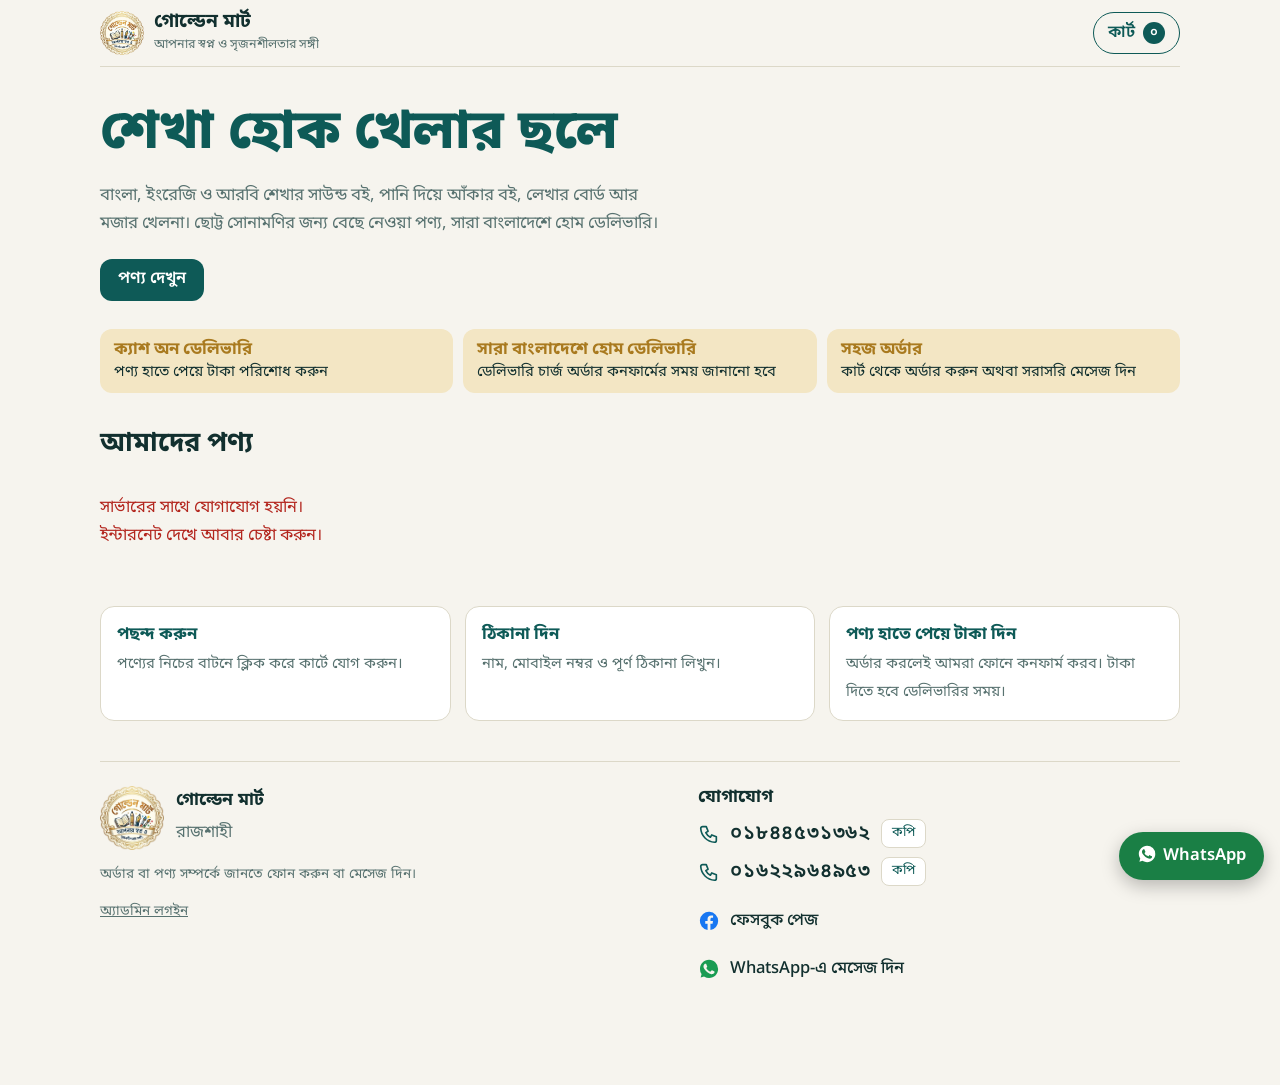
==== index.html @ 74edad92 "Add files via upload" ====
<!doctype html>
<html lang="bn">
<head>
<meta charset="utf-8">
<meta name="viewport" content="width=device-width,initial-scale=1,viewport-fit=cover">
<meta name="claude:viewport-fit-sides" content="cover">
<title>গোল্ডেন মার্ট</title>
<meta name="description" content="শিশুদের শেখার বই, আঁকার বোর্ড ও খেলনা। ক্যাশ অন ডেলিভারি, সারা বাংলাদেশে হোম ডেলিভারি।">
<link rel="icon" href="icon-192.png">
<link rel="apple-touch-icon" href="apple-touch-icon.png">
<link rel="manifest" href="manifest.webmanifest">
<meta name="theme-color" content="#0e5a57">
<meta name="mobile-web-app-capable" content="yes">
<meta name="apple-mobile-web-app-capable" content="yes">
<meta name="apple-mobile-web-app-title" content="Golden Mart">
<link rel="stylesheet" href="https://fonts.googleapis.com/css2?family=Noto+Sans+Bengali:wght@400;500;600;700;800&display=swap">
<link rel="stylesheet" href="theme.css">
<link rel="stylesheet" href="store.css">
</head>
<body class="store">
<div class="wrap">
  <div class="demo" id="demo" hidden></div>
  <div class="top">
    <div class="brand"><img src="logo.png" alt="লোগো" id="logo"><div><b id="shopName">গোল্ডেন মার্ট</b><small id="tagline"></small></div></div>
    <button class="cartbtn inst" id="installBtn" type="button" hidden>অ্যাপ ইনস্টল</button>
    <button class="cartbtn" id="topCart" type="button">কার্ট <i id="topCount">০</i></button>
  </div>

  <section class="hero">
    <div>
      <h1 id="heroTitle"></h1>
      <p id="heroText"></p>
      <a class="btn" href="#products">পণ্য দেখুন</a>
    </div>
    <div class="trio" id="trio" aria-hidden="true"></div>
  </section>

  <div class="strip" id="strip"></div>

  <section id="products">
    <div class="sec-h"><h2>আমাদের পণ্য</h2><span id="pcount"></span></div>
    <div class="grid" id="grid"><div class="skel"></div><div class="skel"></div><div class="skel"></div></div>
  </section>

  <ol class="how" aria-label="অর্ডার করার ধাপ">
    <li><b>পছন্দ করুন</b><span>পণ্যের নিচের বাটনে ক্লিক করে কার্টে যোগ করুন।</span></li>
    <li><b>ঠিকানা দিন</b><span>নাম, মোবাইল নম্বর ও পূর্ণ ঠিকানা লিখুন।</span></li>
    <li><b>পণ্য হাতে পেয়ে টাকা দিন</b><span>অর্ডার করলেই আমরা ফোনে কনফার্ম করব। টাকা দিতে হবে ডেলিভারির সময়।</span></li>
  </ol>

  <footer>
    <div>
      <div class="id"><img src="logo.png" alt=""><div><h3 id="fName"></h3><span style="color:var(--muted)" id="fAddr"></span></div></div>
      <p class="fine">অর্ডার বা পণ্য সম্পর্কে জানতে ফোন করুন বা মেসেজ দিন।</p>
      <p class="fine"><a href="admin.html" class="alink">অ্যাডমিন লগইন</a></p>
    </div>
    <div>
      <h3>যোগাযোগ</h3>
      <div id="phones"></div>
      <div class="clinks" id="links"></div>
    </div>
  </footer>
</div>

<a class="wafab" id="wafab" href="#" target="_blank" rel="noopener" hidden>WhatsApp</a>
<div class="bar" id="bar" hidden><button class="btn" id="barBtn" type="button"><span id="barText"></span><span>কার্ট দেখুন ›</span></button></div>

<div class="veil" id="veil" hidden>
  <div class="sheet" role="dialog" aria-modal="true" aria-labelledby="cartTitle">
    <header><h2 id="cartTitle">আপনার কার্ট</h2><button class="x" id="close" type="button" aria-label="বন্ধ করুন">✕</button></header>
    <div id="lines"></div>
    <form id="checkout" novalidate>
      <div class="areas" id="areas"></div>
      <div class="sum num" id="sum"></div>
      <div class="f">
        <label class="field" for="nm">আপনার নাম<input id="nm" autocomplete="name" maxlength="80"></label>
        <label class="field" for="ph">মোবাইল নম্বর<input id="ph" inputmode="tel" autocomplete="tel" placeholder="০১XXXXXXXXX"></label>
        <label class="field" for="ad">পূর্ণ ঠিকানা (জেলা ও থানাসহ)<textarea id="ad" rows="2" autocomplete="street-address" maxlength="300"></textarea></label>
        <label class="field" for="nt">অতিরিক্ত কিছু জানাতে চাইলে<input id="nt" maxlength="300"></label>
        <div class="hp" aria-hidden="true"><label>Website<input id="web" tabindex="-1" autocomplete="off"></label></div>
      </div>
      <div class="err" id="err" role="alert"></div>
      <div class="send"><button class="btn" id="place" type="submit">অর্ডার নিশ্চিত করুন (ক্যাশ অন ডেলিভারি)</button></div>
      <p class="note" style="margin-top:10px" id="codNote"></p>
    </form>
    <div id="done" class="done" hidden></div>
  </div>
</div>
<div class="toast" id="toast" hidden></div>

<script src="config.js"></script>
<script src="core.js"></script>
<script src="api.js"></script>
<script src="store.js"></script>
<script src="pwa.js"></script>
</body>
</html>
---- theme.css ----
/* গোল্ডেন মার্ট – শেয়ার্ড থিম (স্টোর ও অ্যাডমিন দুটোতেই) */
:root{
  --bg:#f6f4ee; --surface:#ffffff; --tile:#efede3; --ink:#12302f; --muted:#587270;
  --accent:#0e5a57; --on-accent:#ffffff; --gold:#a97a1f; --gold-soft:#f3e6c4; --line:#dcd8c8;
  --bad:#b3261e; --good:#1a7f45; --warn:#9a6a00; --warn-soft:#fbefc9; --bad-soft:#fbe3e0; --good-soft:#dff3e6;
  --display:'Noto Sans Bengali','Kalpurush','Nikosh','Vrinda','Shonar Bangla',sans-serif;
  --body:'Noto Sans Bengali','Kalpurush','Nikosh','Vrinda','Shonar Bangla',system-ui,sans-serif;
  color-scheme:light;
}
@media (prefers-color-scheme: dark){:root:not([data-theme="light"]){
  --bg:#0c1b1a; --surface:#142826; --tile:#e8ebe2; --ink:#eef1e8; --muted:#9bb3ae;
  --accent:#5fc4b8; --on-accent:#08201e; --gold:#e3b758; --gold-soft:#2f2a14; --line:#244340;
  --bad:#ff8a80; --good:#6fd39a; --warn:#f0c15a; --warn-soft:#3a3010; --bad-soft:#3b1b19; --good-soft:#12301f; color-scheme:dark}}
:root[data-theme="dark"]{
  --bg:#0c1b1a; --surface:#142826; --tile:#e8ebe2; --ink:#eef1e8; --muted:#9bb3ae;
  --accent:#5fc4b8; --on-accent:#08201e; --gold:#e3b758; --gold-soft:#2f2a14; --line:#244340;
  --bad:#ff8a80; --good:#6fd39a; --warn:#f0c15a; --warn-soft:#3a3010; --bad-soft:#3b1b19; --good-soft:#12301f; color-scheme:dark}

*{box-sizing:border-box}
html{-webkit-text-size-adjust:100%}
body{margin:0;background:var(--bg);color:var(--ink);font-family:var(--body);font-size:16.5px;line-height:1.7;-webkit-font-smoothing:antialiased}
h1,h2,h3{font-family:var(--display);line-height:1.4;margin:0;text-wrap:balance;font-weight:700}
button,input,textarea,select{font:inherit;color:inherit}
a{color:var(--accent)}
img{max-width:100%}
[hidden]{display:none!important}
:focus-visible{outline:3px solid var(--gold);outline-offset:2px;border-radius:6px}
.num{font-variant-numeric:tabular-nums}

.btn{display:inline-flex;align-items:center;justify-content:center;gap:8px;border:0;border-radius:12px;padding:10px 18px;
  background:var(--accent);color:var(--on-accent);font-weight:600;cursor:pointer;text-decoration:none;min-height:42px;line-height:1.2}
.btn.ghost{background:transparent;color:var(--accent);border:1.5px solid var(--accent)}
.btn.soft{background:var(--tile);color:#12302f}
.btn.wa{background:#1a7f45;color:#fff}
.btn.danger{background:var(--bad);color:#fff}
.btn.sm{min-height:34px;padding:5px 12px;font-size:.88rem;border-radius:10px}
.btn[disabled]{opacity:.55;cursor:not-allowed}

.field{display:grid;gap:3px;font-size:.88rem;font-weight:500;min-width:0}
.field input,.field textarea,.field select{border:1.5px solid var(--line);background:var(--surface);border-radius:10px;padding:9px 12px;width:100%;min-width:0;font-weight:400}
.field small{color:var(--muted);font-weight:400}
.err{color:var(--bad);font-size:.9rem;min-height:1.3em}

.veil{position:fixed;inset:0;z-index:100;background:rgba(5,20,18,.55);display:flex;align-items:flex-end;justify-content:center}
.sheet{background:var(--bg);color:var(--ink);width:100%;max-width:640px;max-height:92dvh;overflow:auto;border-radius:20px 20px 0 0;
  padding:18px 18px calc(22px + env(safe-area-inset-bottom,0px))}
.sheet.wide{max-width:860px}
.sheet>header{display:flex;justify-content:space-between;align-items:center;gap:10px;margin-bottom:12px}
.sheet h2{font-size:1.45rem}
.x{border:0;background:var(--tile);color:#12302f;width:38px;height:38px;border-radius:50%;font-size:1.1rem;cursor:pointer;flex:none}
@media (min-width:760px){.veil{align-items:center}.sheet{border-radius:20px}}

.toast{position:fixed;left:50%;transform:translateX(-50%);bottom:calc(90px + env(safe-area-inset-bottom,0px));z-index:200;
  background:var(--ink);color:var(--bg);padding:9px 16px;border-radius:999px;font-size:.9rem;max-width:90vw;text-align:center}
.badge{display:inline-block;border-radius:999px;padding:1px 10px;font-size:.78rem;font-weight:600;white-space:nowrap}
.b-new{background:var(--warn-soft);color:var(--warn)}
.b-confirmed{background:var(--tile);color:#12302f}
.b-shipped{background:#dbe8fb;color:#1b4a8a}
.b-delivered{background:var(--good-soft);color:var(--good)}
.b-cancelled{background:var(--bad-soft);color:var(--bad)}
@media (prefers-reduced-motion:no-preference){.btn{transition:transform .12s}.btn:active{transform:scale(.97)}}
---- store.css ----
/* স্টোরফ্রন্ট: স্টিকি ব্র্যান্ড বার, ছোট হিরো, কার্ড গ্রিড, বটম-শিট কার্ট */
body.store{padding-block:0 96px;padding-left:max(16px,env(safe-area-inset-left,0px));padding-right:max(16px,env(safe-area-inset-right,0px))}
body.store::before{content:"";position:fixed;inset:0 0 auto;height:env(safe-area-inset-top,0px);z-index:30;background:var(--bg)}
.wrap{max-width:1080px;margin:0 auto}

.demo{background:var(--warn-soft);color:var(--warn);border-radius:10px;padding:6px 12px;font-size:.85rem;margin:10px 0 0}
.top{position:sticky;top:env(safe-area-inset-top,0px);z-index:20;background:var(--bg);border-bottom:1px solid var(--line);
  display:flex;align-items:center;gap:12px;padding:10px 0}
.brand{display:flex;align-items:center;gap:10px;min-width:0;flex:1}
.brand img{width:44px;height:44px;flex:none}
.brand b{font-family:var(--display);font-size:1.2rem;font-weight:700;line-height:1.3;display:block}
.brand small{color:var(--muted);font-size:.78rem;display:block;white-space:nowrap;overflow:hidden;text-overflow:ellipsis}
.cartbtn{border:1.5px solid var(--accent);background:transparent;color:var(--accent);border-radius:999px;padding:6px 14px;
  font-weight:600;cursor:pointer;display:flex;gap:8px;align-items:center;white-space:nowrap}
.cartbtn i{font-style:normal;background:var(--accent);color:var(--on-accent);border-radius:999px;min-width:22px;height:22px;display:grid;place-items:center;font-size:.8rem;padding:0 6px}

.hero{display:grid;grid-template-columns:1.1fr .9fr;gap:24px;align-items:center;padding:32px 0 20px}
.hero h1{font-size:clamp(2.1rem,6vw,3.4rem);font-weight:800;color:var(--accent)}
.hero p{margin:12px 0 20px;max-width:34em;color:var(--muted);font-size:1.05rem}
.trio{display:flex;justify-content:center;align-items:flex-end;padding:8px 0}
.trio img{width:31%;aspect-ratio:3/4;object-fit:cover;border-radius:10px;border:3px solid var(--surface);box-shadow:0 8px 22px rgba(0,0,0,.18);background:var(--tile)}
.trio img:nth-child(1){transform:rotate(-6deg);margin-right:-4%}
.trio img:nth-child(2){transform:translateY(-12px);z-index:2}
.trio img:nth-child(3){transform:rotate(6deg);margin-left:-4%}
.strip{display:grid;grid-template-columns:repeat(3,1fr);gap:10px;margin:8px 0 32px}
.strip div{background:var(--gold-soft);border-radius:12px;padding:10px 14px;font-size:.92rem;line-height:1.4}
.strip b{display:block;font-family:var(--display);font-size:1.05rem;color:var(--gold)}

.sec-h{display:flex;align-items:baseline;justify-content:space-between;gap:12px;margin-bottom:14px}
.sec-h h2{font-size:1.7rem}
.sec-h span{color:var(--muted);font-size:.9rem}
.grid{display:grid;grid-template-columns:repeat(auto-fill,minmax(240px,1fr));gap:16px}
.card{background:var(--surface);border:1px solid var(--line);border-radius:16px;display:flex;flex-direction:column;overflow:hidden;min-width:0}
.card .pic{background:var(--tile);aspect-ratio:1/1;display:grid;place-items:center;padding:12px;position:relative}
.card .pic img{max-width:100%;max-height:100%;object-fit:contain;border-radius:6px}
.tag{position:absolute;top:10px;left:10px;background:var(--surface);color:var(--accent);font-size:.75rem;font-weight:600;border-radius:999px;padding:2px 10px;border:1px solid var(--line)}
.tag.out{left:auto;right:10px;color:var(--bad)}
.card .body{padding:14px 14px 16px;display:flex;flex-direction:column;gap:8px;flex:1;min-width:0}
.card h3{font-size:1.15rem;font-weight:700}
.card p{margin:0;color:var(--muted);font-size:.92rem;line-height:1.5}
.chips{display:flex;flex-wrap:wrap;gap:6px}
.chips span{font-size:.76rem;background:var(--tile);color:#33433f;border-radius:6px;padding:1px 8px}
.buy{margin-top:auto;display:flex;align-items:center;justify-content:space-between;gap:10px;padding-top:6px;flex-wrap:wrap}
.price{font-family:var(--display);font-weight:700;font-size:1.35rem}
.price.ask{font-family:var(--body);font-size:.85rem;font-weight:500;color:var(--muted)}
.add{border:0;background:var(--accent);color:var(--on-accent);border-radius:10px;padding:8px 16px;font-weight:600;cursor:pointer;min-height:40px}
.add[disabled]{opacity:.5;cursor:not-allowed}
.step{display:inline-flex;align-items:center;border:1.5px solid var(--accent);border-radius:10px;overflow:hidden}
.step button{border:0;background:transparent;color:var(--accent);width:38px;height:38px;font-size:1.25rem;cursor:pointer}
.step b{min-width:28px;text-align:center}
.skel{height:300px;border-radius:16px;background:linear-gradient(90deg,var(--tile),var(--surface),var(--tile));background-size:200% 100%;opacity:.6}
@media (prefers-reduced-motion:no-preference){.skel{animation:sk 1.2s linear infinite}@keyframes sk{to{background-position:-200% 0}}}

.how{margin:40px 0 0;padding:0;display:grid;grid-template-columns:repeat(3,1fr);gap:14px}
.how li{list-style:none;background:var(--surface);border:1px solid var(--line);border-radius:14px;padding:14px 16px}
.how b{font-family:var(--display);font-size:1.05rem;display:block;color:var(--accent)}
.how span{color:var(--muted);font-size:.92rem}
footer{margin-top:40px;border-top:1px solid var(--line);padding-top:24px;display:grid;grid-template-columns:1.2fr 1fr;gap:20px}
footer .id{display:flex;gap:12px;align-items:center}
footer .id img{width:64px;height:64px}
footer h3{font-size:1.1rem;margin-bottom:6px}
.ph{display:flex;align-items:center;gap:10px;flex-wrap:wrap;margin:4px 0}
.ph code{font-family:var(--body);font-size:1.25rem;font-weight:600;letter-spacing:.04em;user-select:all}
.copy{border:1px solid var(--line);background:var(--surface);border-radius:8px;padding:2px 10px;font-size:.82rem;cursor:pointer;color:var(--accent)}
.fine{color:var(--muted);font-size:.85rem;margin-top:14px}

.bar{position:fixed;left:0;right:0;bottom:0;z-index:25;padding:10px max(16px,env(safe-area-inset-left,0px)) calc(10px + env(safe-area-inset-bottom,0px));background:var(--bg);border-top:1px solid var(--line)}
.bar .btn{width:100%;max-width:1080px;margin:0 auto;display:flex;justify-content:space-between}
.wafab{position:fixed;right:max(16px,env(safe-area-inset-right,0px));bottom:calc(20px + env(safe-area-inset-bottom,0px));z-index:24;background:#1a7f45;color:#fff;
  border-radius:999px;padding:10px 18px;font-weight:600;text-decoration:none;box-shadow:0 6px 18px rgba(0,0,0,.25)}
.wafab.up{bottom:calc(84px + env(safe-area-inset-bottom,0px))}

.line{display:grid;grid-template-columns:52px 1fr auto;gap:10px;align-items:center;padding:10px 0;border-bottom:1px solid var(--line)}
.line img{width:52px;height:52px;object-fit:contain;background:var(--tile);border-radius:8px}
.line b{display:block;font-size:.95rem;line-height:1.3}
.line small{color:var(--muted)}
.sum{display:grid;gap:4px;padding:12px 0 2px}
.sum div{display:flex;justify-content:space-between}
.sum .t{font-weight:700;font-size:1.1rem}
.areas{display:grid;grid-template-columns:1fr 1fr;gap:8px;margin:10px 0}
.areas label{border:1.5px solid var(--line);border-radius:12px;padding:8px 10px;cursor:pointer;display:grid;gap:0;font-size:.9rem;background:var(--surface)}
.areas input{position:absolute;opacity:0}
.areas label:has(input:checked){border-color:var(--accent);background:var(--gold-soft)}
.areas label:has(input:focus-visible){outline:3px solid var(--gold)}
.areas small{color:var(--muted)}
.f{display:grid;gap:10px;margin-top:6px}
.hp{position:absolute;left:-9999px;width:1px;height:1px;overflow:hidden}
.done{text-align:center;padding:12px 0}
.done h2{color:var(--good);margin-bottom:6px}
.done .oid{display:inline-block;font-family:var(--display);font-size:1.5rem;font-weight:700;background:var(--gold-soft);color:var(--gold);padding:2px 16px;border-radius:12px;margin:8px 0;user-select:all}
.send{display:grid;gap:8px;margin-top:8px}
.note{color:var(--muted);font-size:.85rem;margin:2px 0 8px}

@media (max-width:720px){
  .hero{grid-template-columns:1fr;padding-top:20px}
  .strip,.how{grid-template-columns:1fr}
  footer{grid-template-columns:1fr}
  .grid{grid-template-columns:repeat(2,minmax(0,1fr));gap:10px}
  .card .body{padding:10px 10px 12px}
  .card h3{font-size:1rem}
  .card p{font-size:.84rem}
  .brand small{display:none}
}
@media (max-width:360px){.grid{grid-template-columns:1fr}}

.hero h1{font-weight:800;line-height:1.3}
.cartbtn.inst{border-color:var(--gold);color:var(--gold);font-size:.88rem;padding:6px 12px}
.clinks{display:grid;gap:8px;margin-top:12px}
.clink{display:flex;align-items:center;gap:10px;color:var(--ink);text-decoration:none;font-weight:500;min-height:40px}
.clink svg{width:22px;height:22px;flex:none}
.clink.fb svg{fill:#1877f2}.clink.wa svg{fill:#1a9c53}
.clink:hover span{text-decoration:underline}
.ph{gap:10px}
.ph svg{width:22px;height:22px;flex:none;stroke:var(--accent);fill:none;stroke-width:1.8;stroke-linecap:round;stroke-linejoin:round}
.alink{color:var(--muted)}
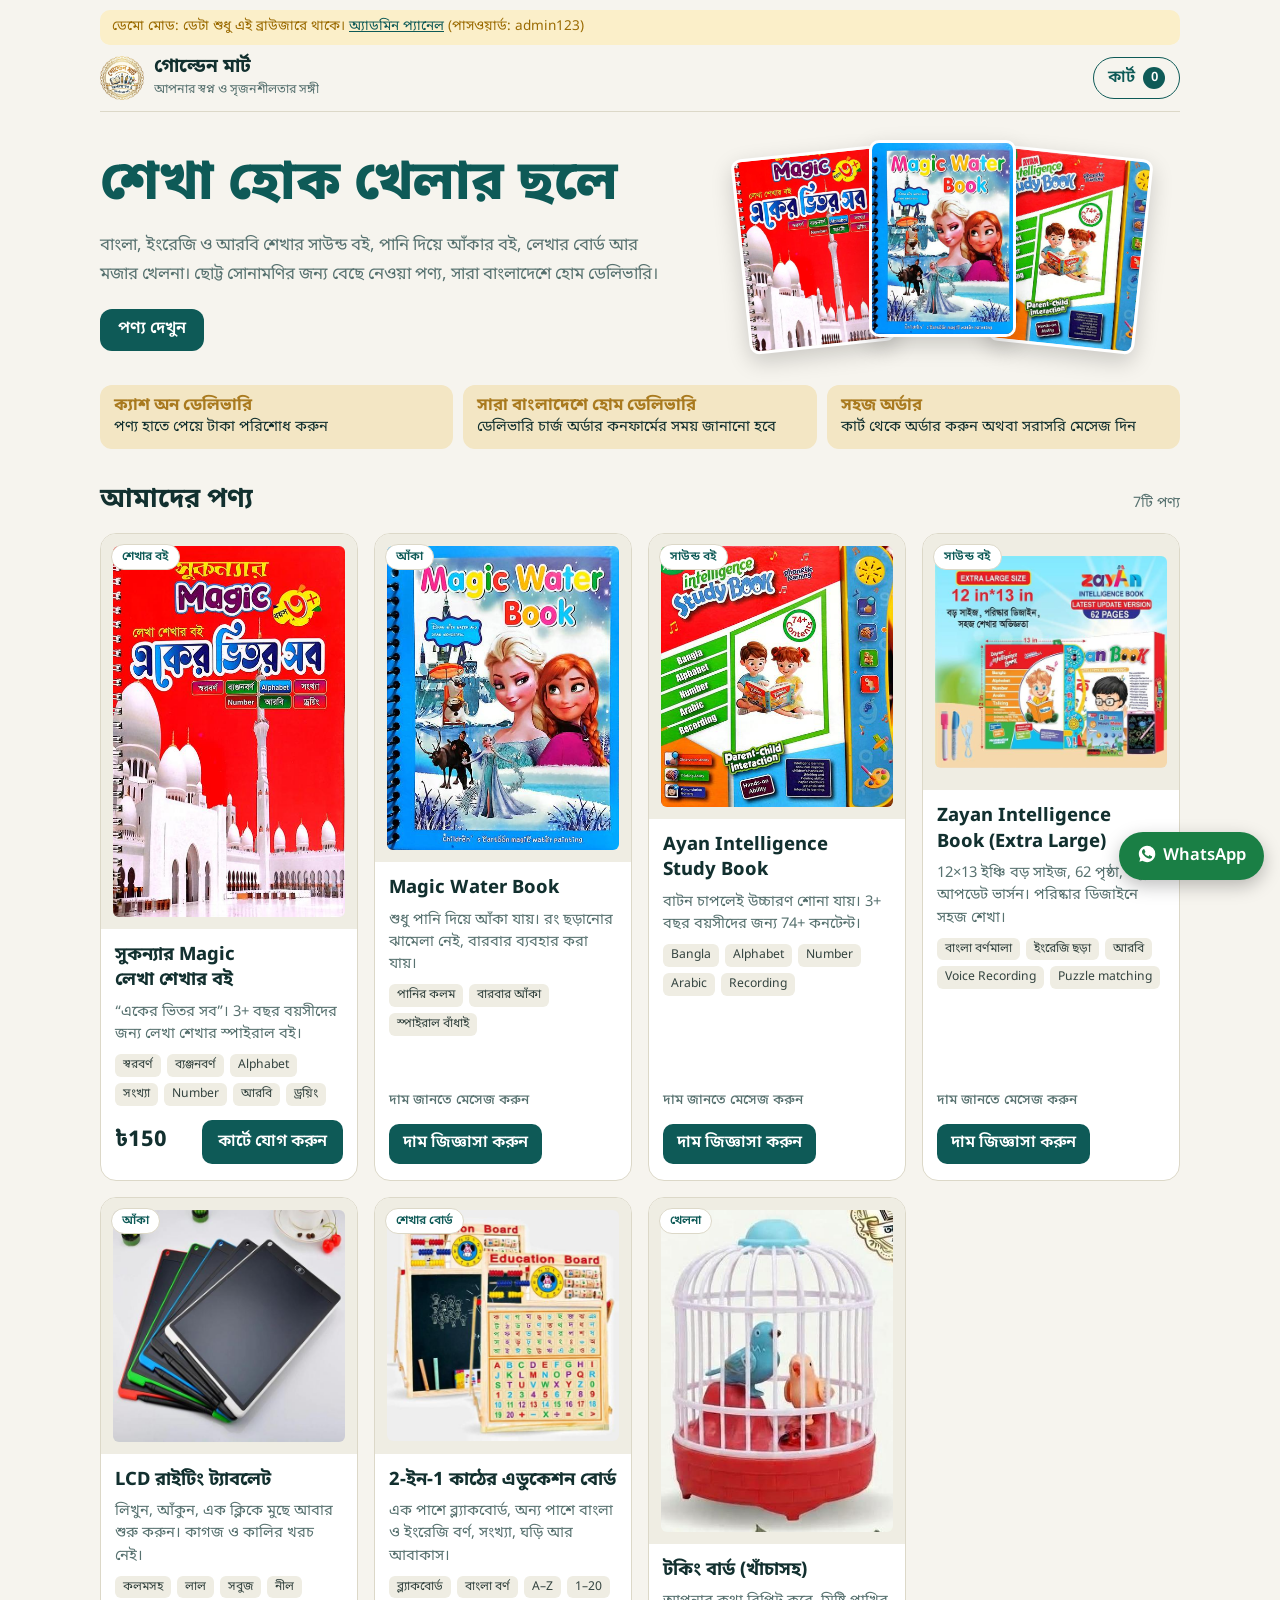
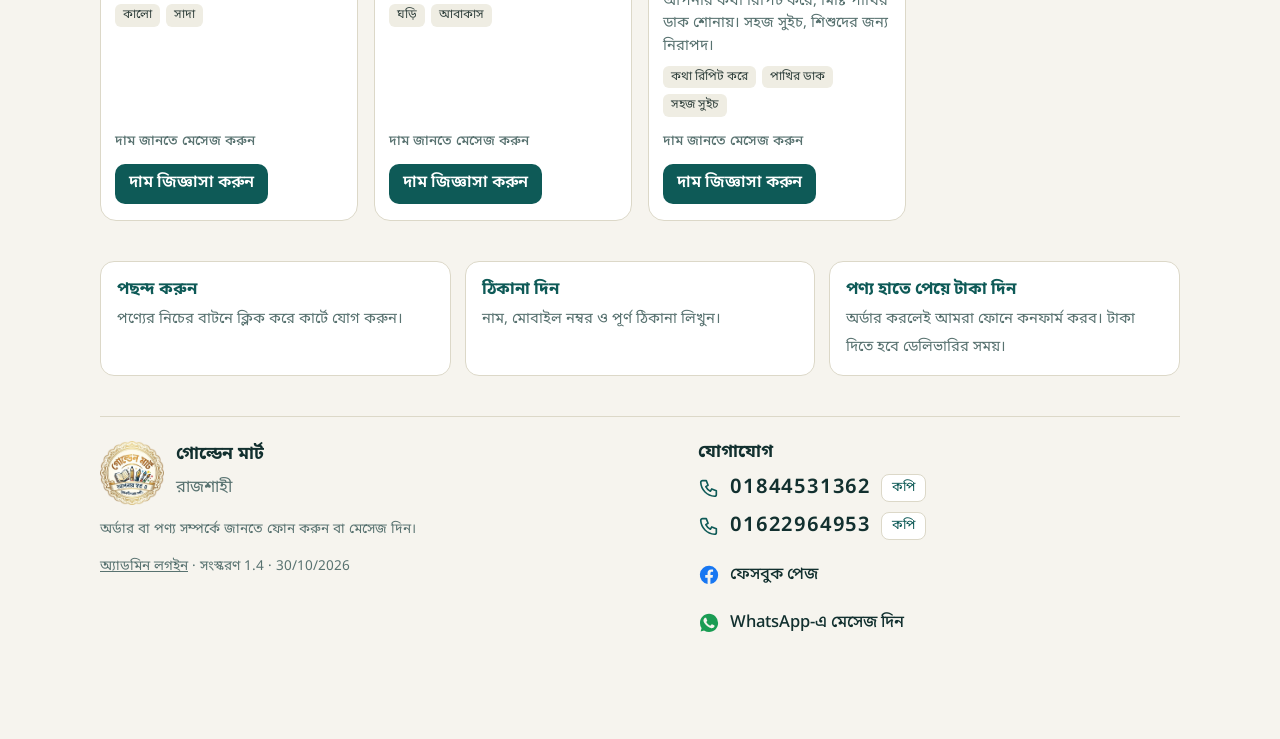
==== commit 51411dab: "Add files via upload" ====
--- a/index.html
+++ b/index.html
@@ -23,7 +23,7 @@
   <div class="top">
     <div class="brand"><img src="logo.png" alt="লোগো" id="logo"><div><b id="shopName">গোল্ডেন মার্ট</b><small id="tagline"></small></div></div>
     <button class="cartbtn inst" id="installBtn" type="button" hidden>অ্যাপ ইনস্টল</button>
-    <button class="cartbtn" id="topCart" type="button">কার্ট <i id="topCount">০</i></button>
+    <button class="cartbtn" id="topCart" type="button">কার্ট <i id="topCount">0</i></button>
   </div>
 
   <section class="hero">
@@ -52,7 +52,7 @@
     <div>
       <div class="id"><img src="logo.png" alt=""><div><h3 id="fName"></h3><span style="color:var(--muted)" id="fAddr"></span></div></div>
       <p class="fine">অর্ডার বা পণ্য সম্পর্কে জানতে ফোন করুন বা মেসেজ দিন।</p>
-      <p class="fine"><a href="admin.html" class="alink">অ্যাডমিন লগইন</a></p>
+      <p class="fine"><a href="admin.html" class="alink">অ্যাডমিন লগইন</a> · <span id="ver"></span></p>
     </div>
     <div>
       <h3>যোগাযোগ</h3>
@@ -74,7 +74,7 @@
       <div class="sum num" id="sum"></div>
       <div class="f">
         <label class="field" for="nm">আপনার নাম<input id="nm" autocomplete="name" maxlength="80"></label>
-        <label class="field" for="ph">মোবাইল নম্বর<input id="ph" inputmode="tel" autocomplete="tel" placeholder="০১XXXXXXXXX"></label>
+        <label class="field" for="ph">মোবাইল নম্বর<input id="ph" inputmode="tel" autocomplete="tel" placeholder="01XXXXXXXXX"></label>
         <label class="field" for="ad">পূর্ণ ঠিকানা (জেলা ও থানাসহ)<textarea id="ad" rows="2" autocomplete="street-address" maxlength="300"></textarea></label>
         <label class="field" for="nt">অতিরিক্ত কিছু জানাতে চাইলে<input id="nt" maxlength="300"></label>
         <div class="hp" aria-hidden="true"><label>Website<input id="web" tabindex="-1" autocomplete="off"></label></div>
@@ -89,6 +89,7 @@
 <div class="toast" id="toast" hidden></div>
 
 <script src="config.js"></script>
+<script src="version.js"></script>
 <script src="core.js"></script>
 <script src="api.js"></script>
 <script src="store.js"></script>
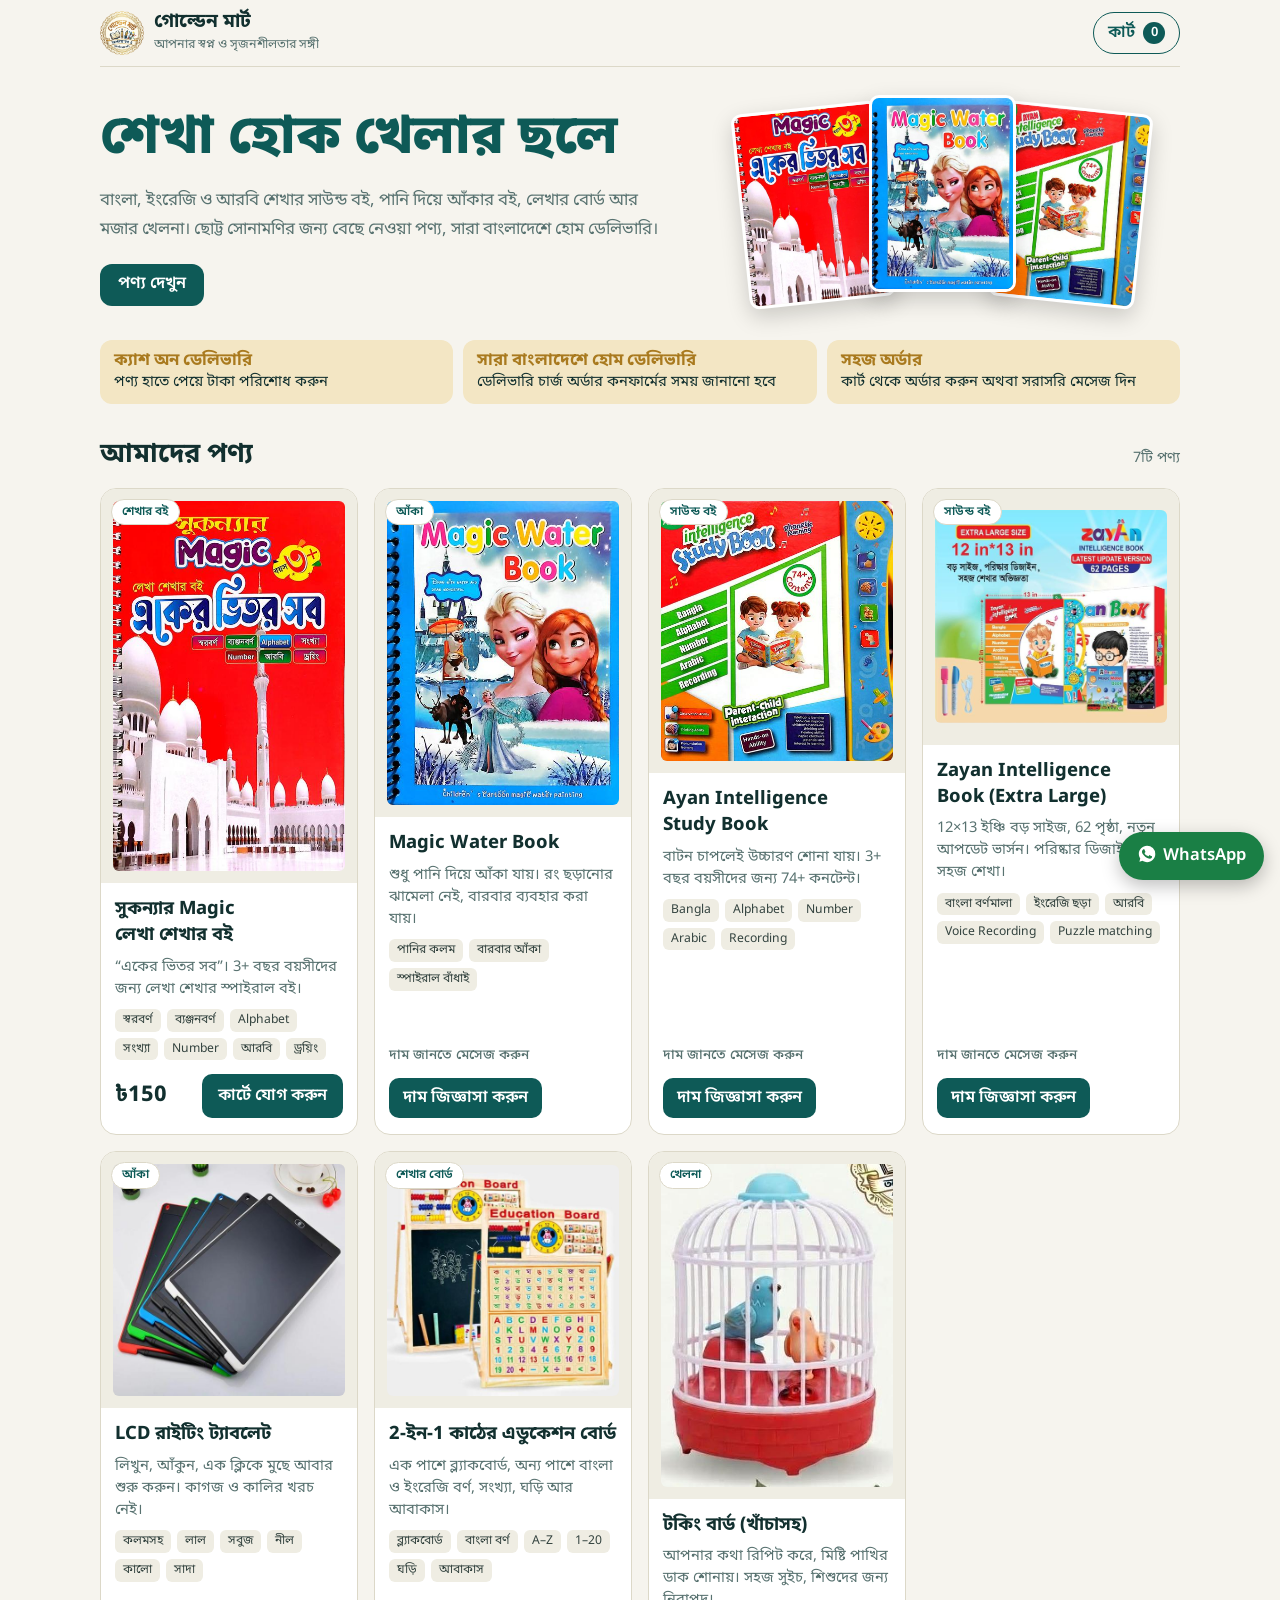
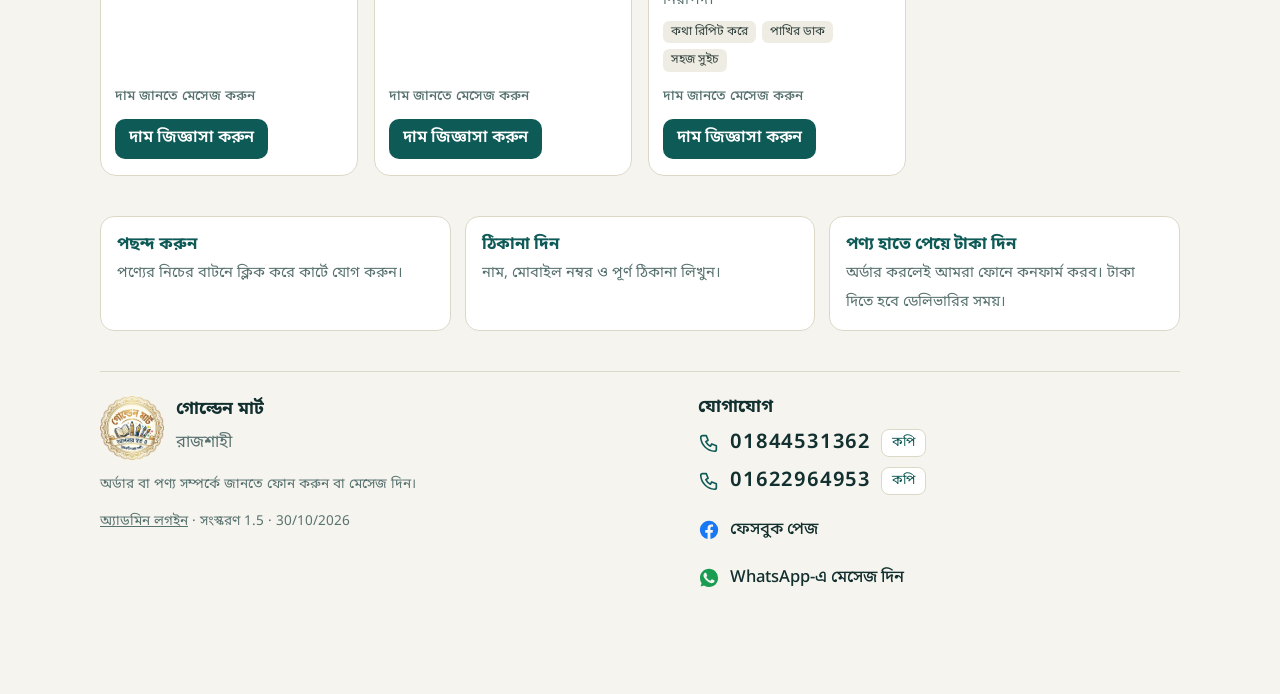
==== commit 8792a0cb: "Add files via upload" ====
--- a/index.html
+++ b/index.html
@@ -19,7 +19,6 @@
 </head>
 <body class="store">
 <div class="wrap">
-  <div class="demo" id="demo" hidden></div>
   <div class="top">
     <div class="brand"><img src="logo.png" alt="লোগো" id="logo"><div><b id="shopName">গোল্ডেন মার্ট</b><small id="tagline"></small></div></div>
     <button class="cartbtn inst" id="installBtn" type="button" hidden>অ্যাপ ইনস্টল</button>
